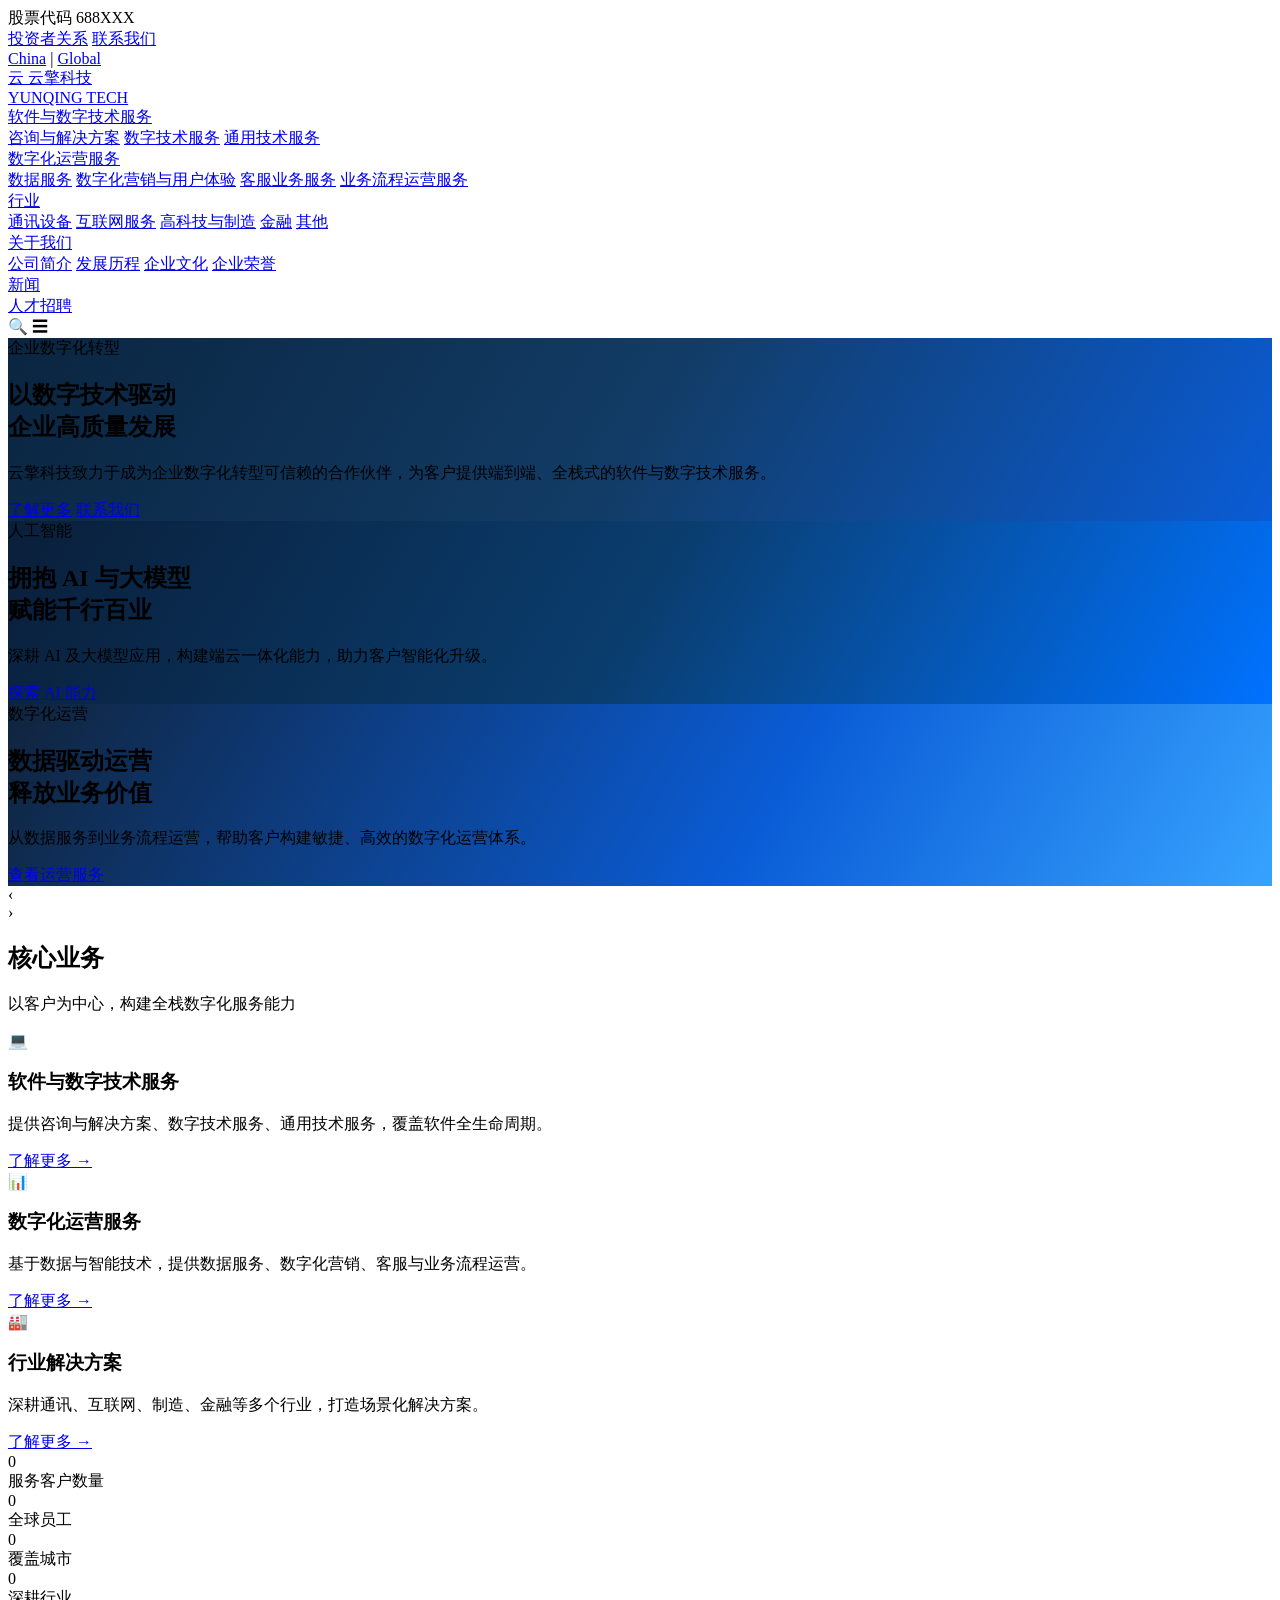
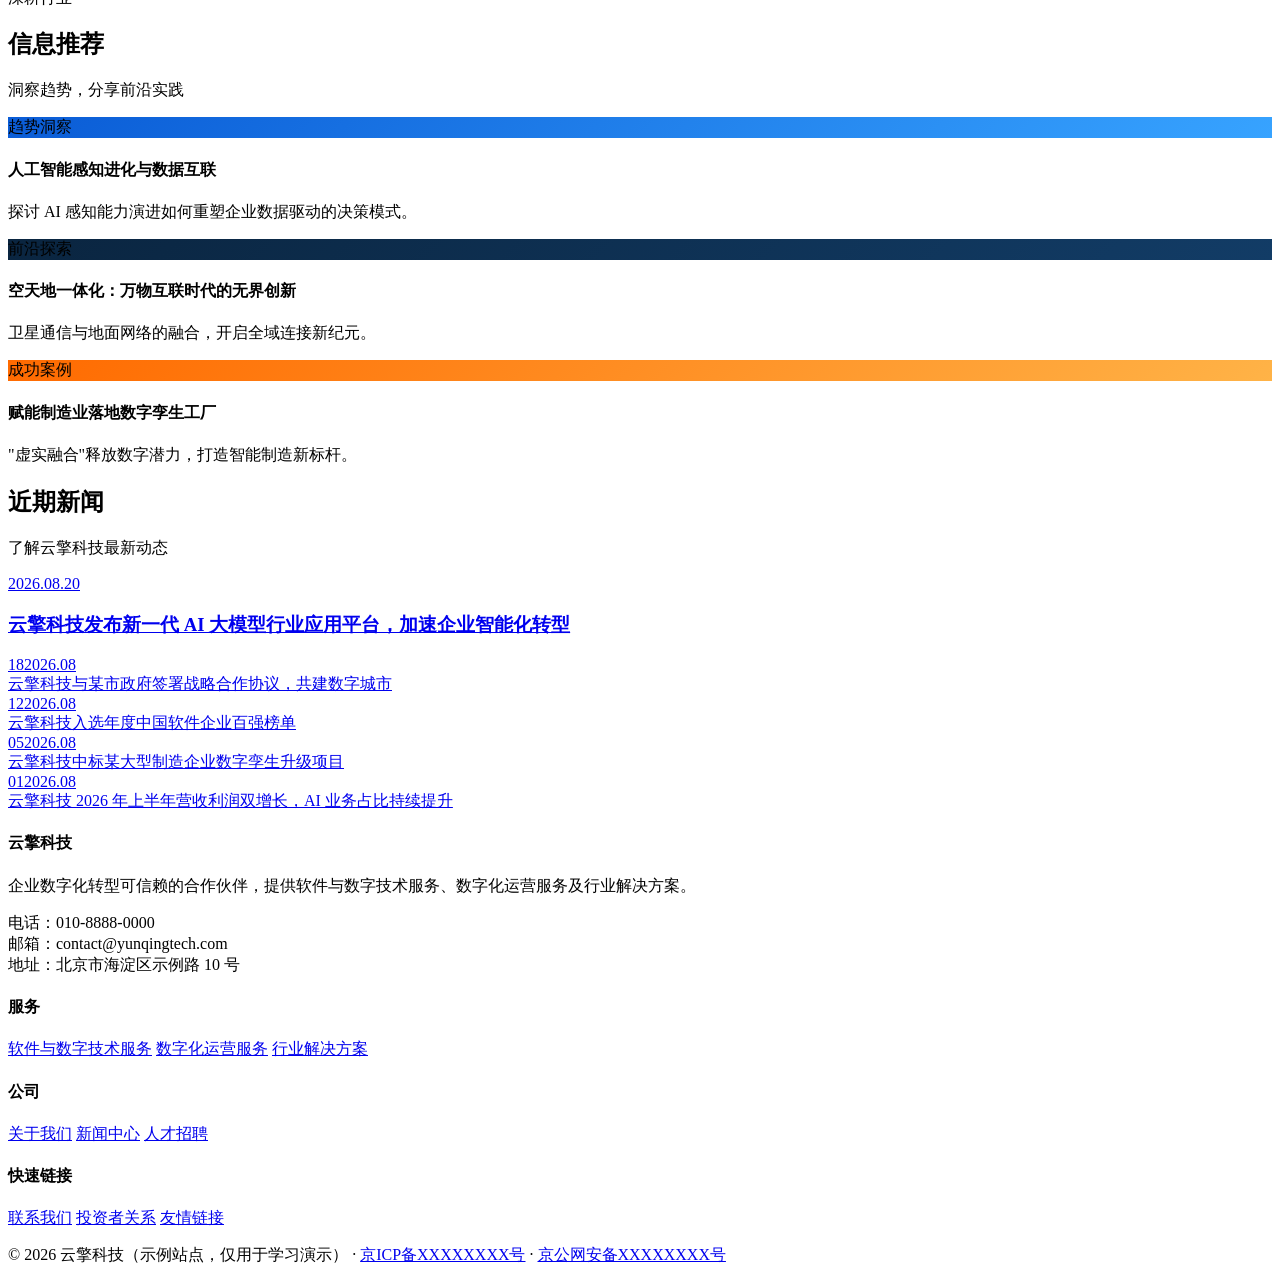
==== index.html @ 8cd2206e "add index.html" ====
<!DOCTYPE html>
<html lang="zh-CN">
<head>
  <meta charset="UTF-8">
  <meta name="viewport" content="width=device-width, initial-scale=1.0">
  <title>云擎科技 - 企业数字化转型可信赖合作伙伴</title>
  <meta name="description" content="云擎科技，企业数字化转型可信赖合作伙伴，提供软件与数字技术服务、数字化运营服务与行业解决方案。">
  <link rel="stylesheet" href="css/style.css">
</head>
<body>

  <!-- 顶部栏 -->
  <div class="topbar">
    <div class="container">
      <div class="topbar-left">
        <span class="stock">股票代码 688XXX</span>
      </div>
      <div class="topbar-right">
        <div class="top-links">
          <a href="#">投资者关系</a>
          <a href="contact.html">联系我们</a>
        </div>
        <div class="lang">
          <a href="#" class="active">China</a>
          <span>|</span>
          <a href="#">Global</a>
        </div>
      </div>
    </div>
  </div>

  <!-- 导航 -->
  <header class="header">
    <div class="container navbar">
      <a href="index.html" class="logo">
        <span class="logo-mark">云</span>
        <span>
          <span class="logo-cn">云擎科技</span><br>
          <span class="logo-en">YUNQING TECH</span>
        </span>
      </a>

      <nav class="nav-menu">
        <div class="nav-item">
          <a href="services.html">软件与数字技术服务</a>
          <div class="dropdown">
            <a href="services.html#consult">咨询与解决方案</a>
            <a href="services.html#digital">数字技术服务</a>
            <a href="services.html#general">通用技术服务</a>
          </div>
        </div>
        <div class="nav-item">
          <a href="operations.html">数字化运营服务</a>
          <div class="dropdown">
            <a href="operations.html#data">数据服务</a>
            <a href="operations.html#marketing">数字化营销与用户体验</a>
            <a href="operations.html#customer">客服业务服务</a>
            <a href="operations.html#bpo">业务流程运营服务</a>
          </div>
        </div>
        <div class="nav-item">
          <a href="industries.html">行业</a>
          <div class="dropdown">
            <a href="industries.html#communication">通讯设备</a>
            <a href="industries.html#internet">互联网服务</a>
            <a href="industries.html#manufacturing">高科技与制造</a>
            <a href="industries.html#finance">金融</a>
            <a href="industries.html#other">其他</a>
          </div>
        </div>
        <div class="nav-item">
          <a href="about.html">关于我们</a>
          <div class="dropdown">
            <a href="about.html#intro">公司简介</a>
            <a href="about.html#history">发展历程</a>
            <a href="about.html#culture">企业文化</a>
            <a href="about.html#honor">企业荣誉</a>
          </div>
        </div>
        <div class="nav-item"><a href="news.html">新闻</a></div>
        <div class="nav-item"><a href="career.html">人才招聘</a></div>
      </nav>

      <div class="nav-right">
        <span class="search-btn" onclick="openSearch()">🔍</span>
        <span class="nav-toggle">☰</span>
      </div>
    </div>
  </header>

  <!-- Hero 轮播 -->
  <section class="hero">
    <div class="hero-slide active" style="background-image: linear-gradient(120deg,#0a2540 0%,#123c66 50%,#0a5cd6 100%);">
      <div class="container">
        <div class="hero-content">
          <span class="hero-tag">企业数字化转型</span>
          <h1>以数字技术驱动<br>企业高质量发展</h1>
          <p>云擎科技致力于成为企业数字化转型可信赖的合作伙伴，为客户提供端到端、全栈式的软件与数字技术服务。</p>
          <a href="services.html" class="btn btn-primary">了解更多</a>
          <a href="contact.html" class="btn btn-outline">联系我们</a>
        </div>
      </div>
    </div>
    <div class="hero-slide" style="background-image: linear-gradient(120deg,#0a1f3a 0%,#0a3d6e 50%,#0072ff 100%);">
      <div class="container">
        <div class="hero-content">
          <span class="hero-tag">人工智能</span>
          <h1>拥抱 AI 与大模型<br>赋能千行百业</h1>
          <p>深耕 AI 及大模型应用，构建端云一体化能力，助力客户智能化升级。</p>
          <a href="services.html#digital" class="btn btn-primary">探索 AI 能力</a>
        </div>
      </div>
    </div>
    <div class="hero-slide" style="background-image: linear-gradient(120deg,#10243c 0%,#0a5cd6 60%,#37a3ff 100%);">
      <div class="container">
        <div class="hero-content">
          <span class="hero-tag">数字化运营</span>
          <h1>数据驱动运营<br>释放业务价值</h1>
          <p>从数据服务到业务流程运营，帮助客户构建敏捷、高效的数字化运营体系。</p>
          <a href="operations.html" class="btn btn-primary">查看运营服务</a>
        </div>
      </div>
    </div>

    <div class="hero-arrow prev">‹</div>
    <div class="hero-arrow next">›</div>
    <div class="hero-dots">
      <span class="active"></span>
      <span></span>
      <span></span>
    </div>
  </section>

  <!-- 核心业务 -->
  <section class="section">
    <div class="container">
      <div class="section-head">
        <h2>核心业务</h2>
        <p class="subtitle">以客户为中心，构建全栈数字化服务能力</p>
        <div class="line"></div>
      </div>
      <div class="services-grid">
        <div class="service-card">
          <div class="icon">💻</div>
          <h3>软件与数字技术服务</h3>
          <p>提供咨询与解决方案、数字技术服务、通用技术服务，覆盖软件全生命周期。</p>
          <a href="services.html" class="more">了解更多 →</a>
        </div>
        <div class="service-card">
          <div class="icon">📊</div>
          <h3>数字化运营服务</h3>
          <p>基于数据与智能技术，提供数据服务、数字化营销、客服与业务流程运营。</p>
          <a href="operations.html" class="more">了解更多 →</a>
        </div>
        <div class="service-card">
          <div class="icon">🏭</div>
          <h3>行业解决方案</h3>
          <p>深耕通讯、互联网、制造、金融等多个行业，打造场景化解决方案。</p>
          <a href="industries.html" class="more">了解更多 →</a>
        </div>
      </div>
    </div>
  </section>

  <!-- 数据统计 -->
  <section class="stats">
    <div class="container">
      <div class="stats-grid">
        <div class="stat-item">
          <div class="num" data-count="1000" data-suffix="+">0</div>
          <div class="label">服务客户数量</div>
        </div>
        <div class="stat-item">
          <div class="num" data-count="90000" data-suffix="+">0</div>
          <div class="label">全球员工</div>
        </div>
        <div class="stat-item">
          <div class="num" data-count="30" data-suffix="+">0</div>
          <div class="label">覆盖城市</div>
        </div>
        <div class="stat-item">
          <div class="num" data-count="20" data-suffix="年">0</div>
          <div class="label">深耕行业</div>
        </div>
      </div>
    </div>
  </section>

  <!-- 信息推荐 -->
  <section class="section">
    <div class="container">
      <div class="section-head">
        <h2>信息推荐</h2>
        <p class="subtitle">洞察趋势，分享前沿实践</p>
        <div class="line"></div>
      </div>
      <div class="info-grid">
        <div class="info-card">
          <div class="thumb" style="background-image: linear-gradient(135deg,#0a5cd6,#37a3ff);">
            <span class="tag">趋势洞察</span>
          </div>
          <div class="body">
            <h4>人工智能感知进化与数据互联</h4>
            <p>探讨 AI 感知能力演进如何重塑企业数据驱动的决策模式。</p>
          </div>
        </div>
        <div class="info-card">
          <div class="thumb" style="background-image: linear-gradient(135deg,#0a2540,#123c66);">
            <span class="tag">前沿探索</span>
          </div>
          <div class="body">
            <h4>空天地一体化：万物互联时代的无界创新</h4>
            <p>卫星通信与地面网络的融合，开启全域连接新纪元。</p>
          </div>
        </div>
        <div class="info-card">
          <div class="thumb" style="background-image: linear-gradient(135deg,#ff6a00,#ffb347);">
            <span class="tag">成功案例</span>
          </div>
          <div class="body">
            <h4>赋能制造业落地数字孪生工厂</h4>
            <p>"虚实融合"释放数字潜力，打造智能制造新标杆。</p>
          </div>
        </div>
      </div>
    </div>
  </section>

  <!-- 近期新闻 -->
  <section class="section" style="background: var(--bg-light);">
    <div class="container">
      <div class="section-head">
        <h2>近期新闻</h2>
        <p class="subtitle">了解云擎科技最新动态</p>
        <div class="line"></div>
      </div>
      <div class="news-wrap">
        <a href="news.html" class="news-featured" style="background-image: linear-gradient(135deg,#0a2540,#0a5cd6);">
          <div class="overlay"></div>
          <div class="content">
            <div class="date">2026.08.20</div>
            <h3>云擎科技发布新一代 AI 大模型行业应用平台，加速企业智能化转型</h3>
          </div>
        </a>
        <div class="news-list">
          <a href="news.html" class="news-item">
            <div class="date-box"><span class="d">18</span><span class="m">2026.08</span></div>
            <span class="title">云擎科技与某市政府签署战略合作协议，共建数字城市</span>
          </a>
          <a href="news.html" class="news-item">
            <div class="date-box"><span class="d">12</span><span class="m">2026.08</span></div>
            <span class="title">云擎科技入选年度中国软件企业百强榜单</span>
          </a>
          <a href="news.html" class="news-item">
            <div class="date-box"><span class="d">05</span><span class="m">2026.08</span></div>
            <span class="title">云擎科技中标某大型制造企业数字孪生升级项目</span>
          </a>
          <a href="news.html" class="news-item">
            <div class="date-box"><span class="d">01</span><span class="m">2026.08</span></div>
            <span class="title">云擎科技 2026 年上半年营收利润双增长，AI 业务占比持续提升</span>
          </a>
        </div>
      </div>
    </div>
  </section>

  <!-- 页脚 -->
  <footer class="footer">
    <div class="container">
      <div class="footer-top">
        <div class="footer-about">
          <h4>云擎科技</h4>
          <p>企业数字化转型可信赖的合作伙伴，提供软件与数字技术服务、数字化运营服务及行业解决方案。</p>
          <div class="contact-line">电话：010-8888-0000</div>
          <div class="contact-line">邮箱：contact@yunqingtech.com</div>
          <div class="contact-line">地址：北京市海淀区示例路 10 号</div>
        </div>
        <div class="footer-col">
          <h4>服务</h4>
          <a href="services.html">软件与数字技术服务</a>
          <a href="operations.html">数字化运营服务</a>
          <a href="industries.html">行业解决方案</a>
        </div>
        <div class="footer-col">
          <h4>公司</h4>
          <a href="about.html">关于我们</a>
          <a href="news.html">新闻中心</a>
          <a href="career.html">人才招聘</a>
        </div>
        <div class="footer-col">
          <h4>快速链接</h4>
          <a href="contact.html">联系我们</a>
          <a href="#">投资者关系</a>
          <a href="#">友情链接</a>
        </div>
      </div>
      <div class="footer-bottom">
        <p>© 2026 云擎科技（示例站点，仅用于学习演示） · <a href="#">京ICP备XXXXXXXX号</a> · <a href="#">京公网安备XXXXXXXX号</a></p>
      </div>
    </div>
  </footer>

  <script src="js/main.js"></script>
</body>
</html>
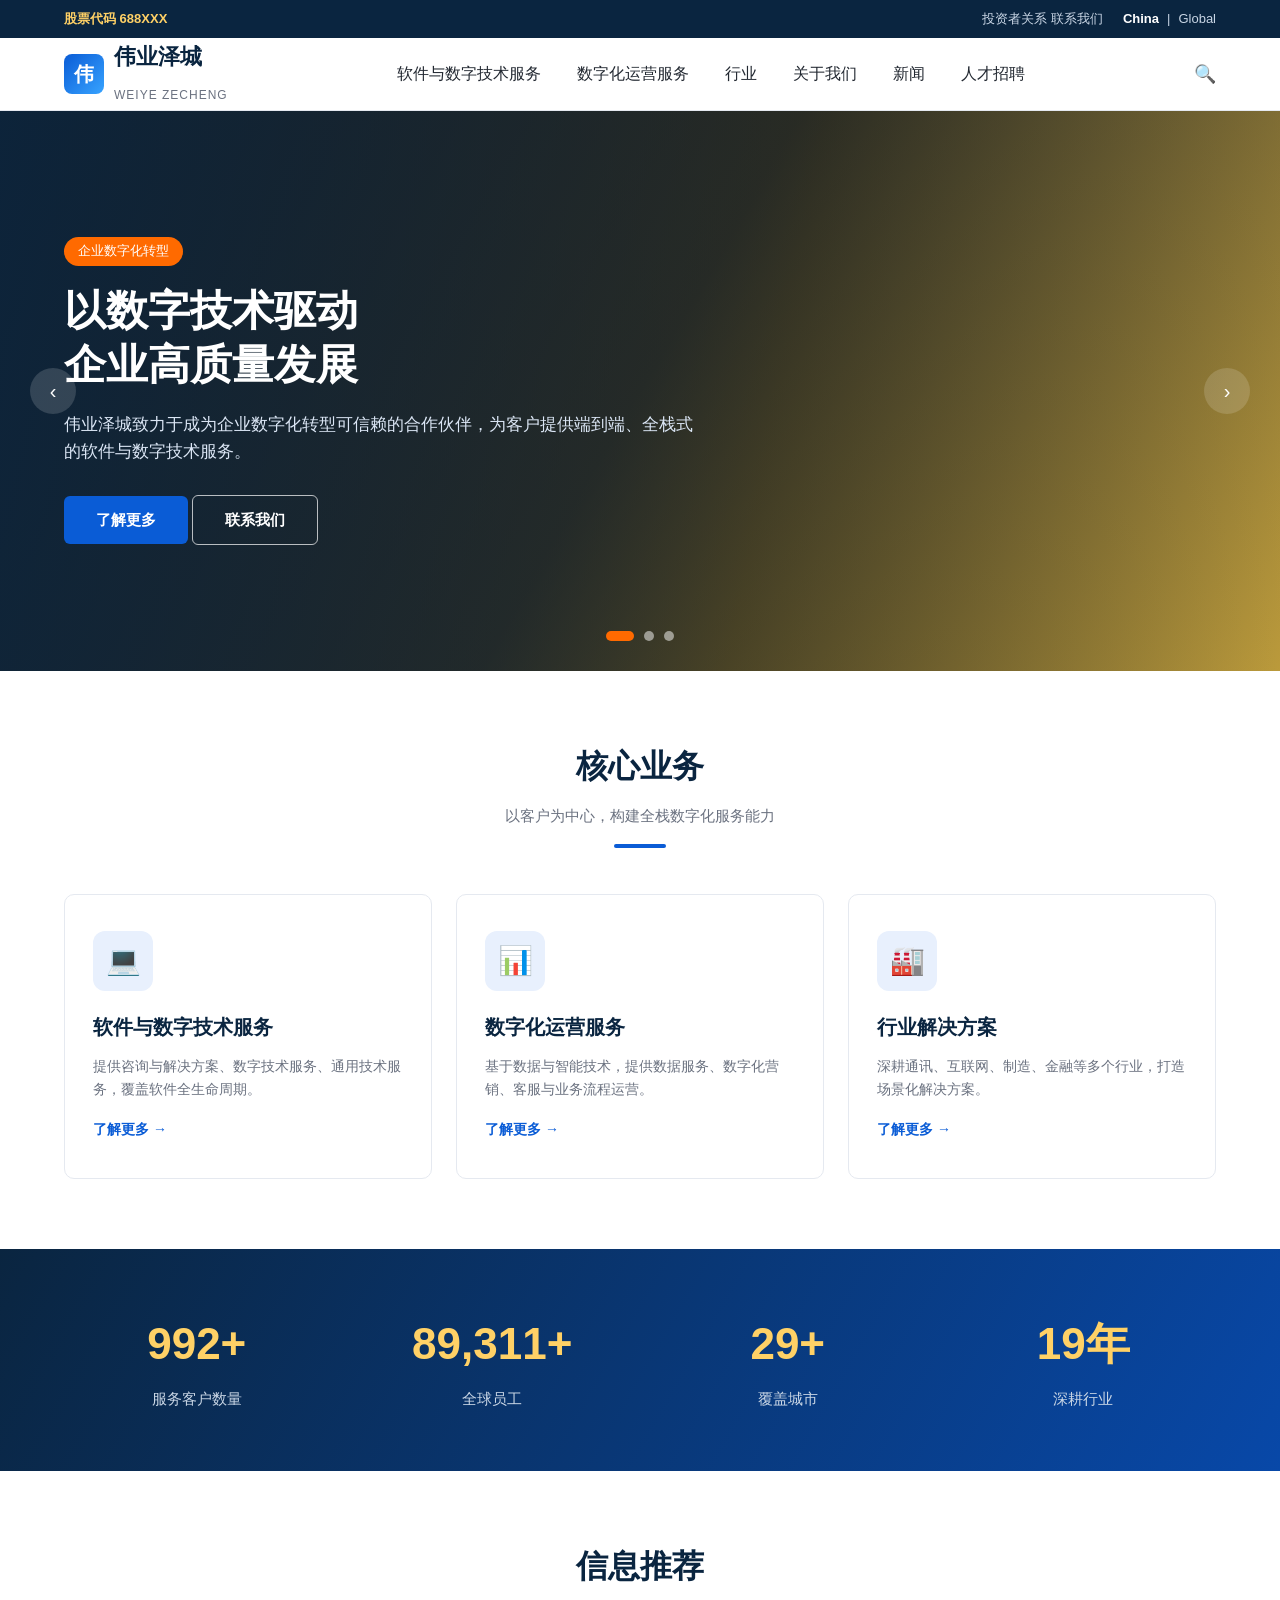
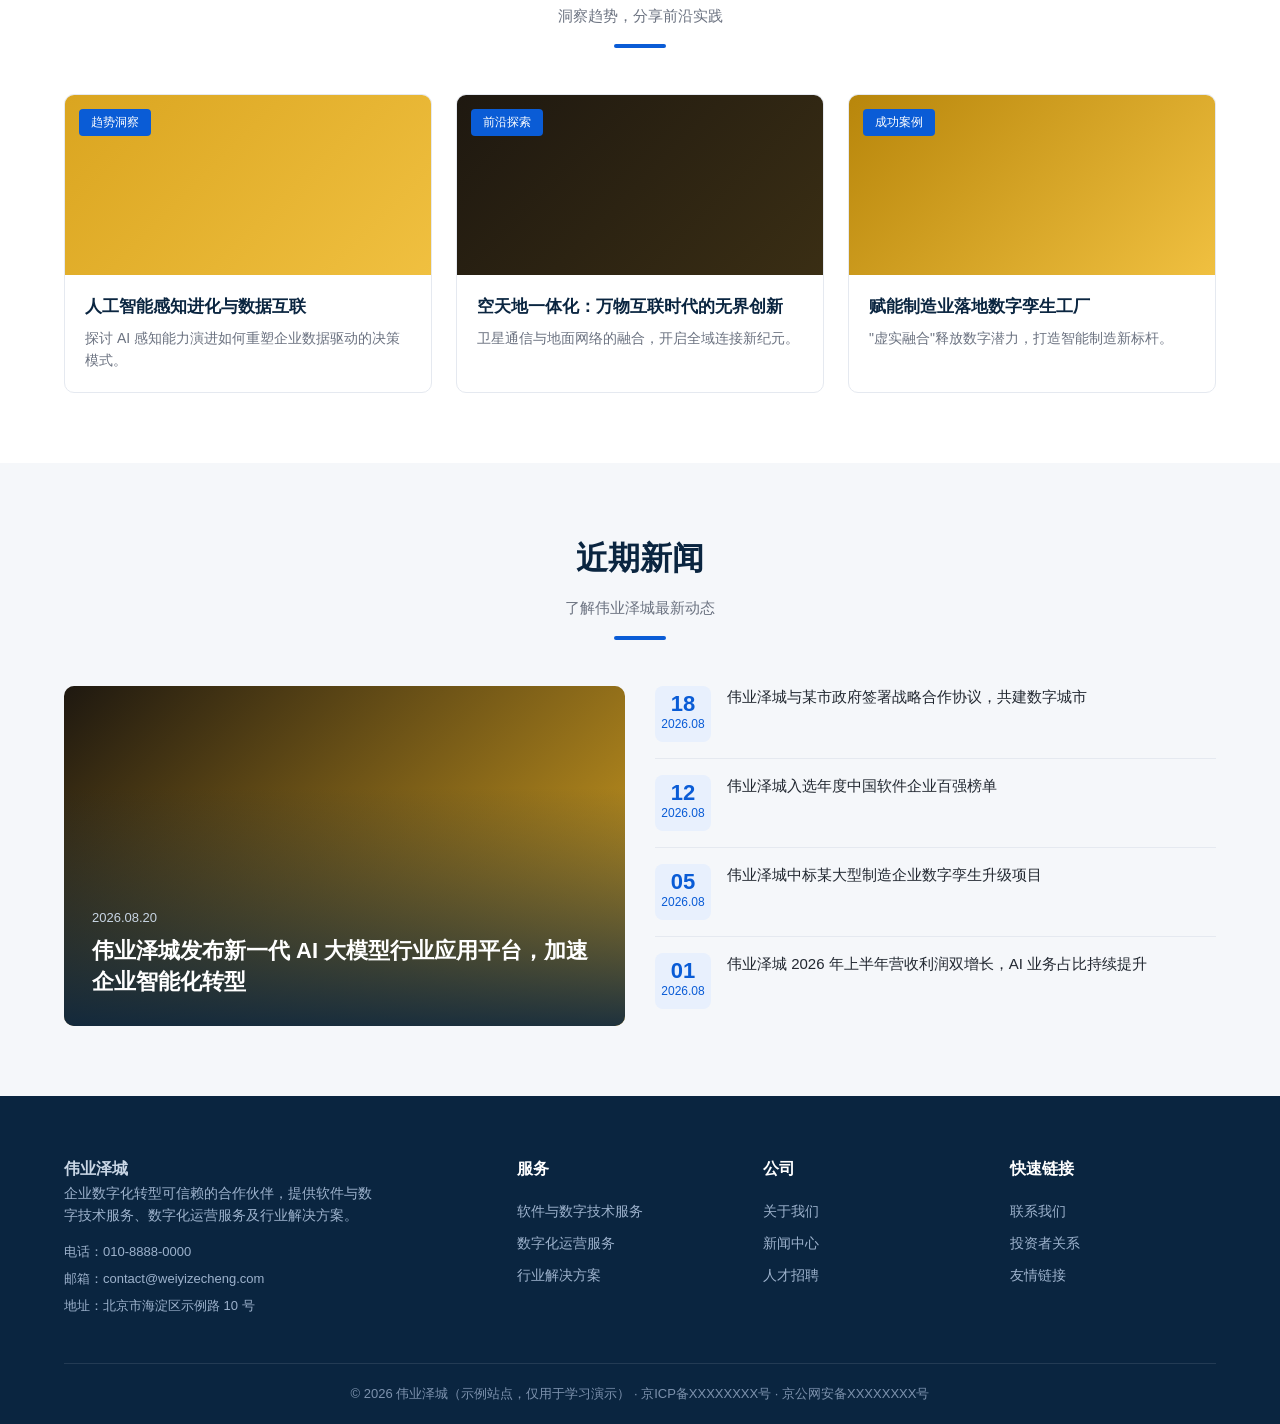
==== commit 91bcaffa: "update index.html: 伟业泽城 金色主题" ====
--- a/index.html
+++ b/index.html
@@ -1,305 +1,308 @@
-<!DOCTYPE html>
-<html lang="zh-CN">
-<head>
-  <meta charset="UTF-8">
-  <meta name="viewport" content="width=device-width, initial-scale=1.0">
-  <title>云擎科技 - 企业数字化转型可信赖合作伙伴</title>
-  <meta name="description" content="云擎科技，企业数字化转型可信赖合作伙伴，提供软件与数字技术服务、数字化运营服务与行业解决方案。">
-  <link rel="stylesheet" href="css/style.css">
-</head>
-<body>
-
-  <!-- 顶部栏 -->
-  <div class="topbar">
-    <div class="container">
-      <div class="topbar-left">
-        <span class="stock">股票代码 688XXX</span>
-      </div>
-      <div class="topbar-right">
-        <div class="top-links">
-          <a href="#">投资者关系</a>
-          <a href="contact.html">联系我们</a>
-        </div>
-        <div class="lang">
-          <a href="#" class="active">China</a>
-          <span>|</span>
-          <a href="#">Global</a>
-        </div>
-      </div>
-    </div>
-  </div>
-
-  <!-- 导航 -->
-  <header class="header">
-    <div class="container navbar">
-      <a href="index.html" class="logo">
-        <span class="logo-mark">云</span>
-        <span>
-          <span class="logo-cn">云擎科技</span><br>
-          <span class="logo-en">YUNQING TECH</span>
-        </span>
-      </a>
-
-      <nav class="nav-menu">
-        <div class="nav-item">
-          <a href="services.html">软件与数字技术服务</a>
-          <div class="dropdown">
-            <a href="services.html#consult">咨询与解决方案</a>
-            <a href="services.html#digital">数字技术服务</a>
-            <a href="services.html#general">通用技术服务</a>
-          </div>
-        </div>
-        <div class="nav-item">
-          <a href="operations.html">数字化运营服务</a>
-          <div class="dropdown">
-            <a href="operations.html#data">数据服务</a>
-            <a href="operations.html#marketing">数字化营销与用户体验</a>
-            <a href="operations.html#customer">客服业务服务</a>
-            <a href="operations.html#bpo">业务流程运营服务</a>
-          </div>
-        </div>
-        <div class="nav-item">
-          <a href="industries.html">行业</a>
-          <div class="dropdown">
-            <a href="industries.html#communication">通讯设备</a>
-            <a href="industries.html#internet">互联网服务</a>
-            <a href="industries.html#manufacturing">高科技与制造</a>
-            <a href="industries.html#finance">金融</a>
-            <a href="industries.html#other">其他</a>
-          </div>
-        </div>
-        <div class="nav-item">
-          <a href="about.html">关于我们</a>
-          <div class="dropdown">
-            <a href="about.html#intro">公司简介</a>
-            <a href="about.html#history">发展历程</a>
-            <a href="about.html#culture">企业文化</a>
-            <a href="about.html#honor">企业荣誉</a>
-          </div>
-        </div>
-        <div class="nav-item"><a href="news.html">新闻</a></div>
-        <div class="nav-item"><a href="career.html">人才招聘</a></div>
-      </nav>
-
-      <div class="nav-right">
-        <span class="search-btn" onclick="openSearch()">🔍</span>
-        <span class="nav-toggle">☰</span>
-      </div>
-    </div>
-  </header>
-
-  <!-- Hero 轮播 -->
-  <section class="hero">
-    <div class="hero-slide active" style="background-image: linear-gradient(120deg,#0a2540 0%,#123c66 50%,#0a5cd6 100%);">
-      <div class="container">
-        <div class="hero-content">
-          <span class="hero-tag">企业数字化转型</span>
-          <h1>以数字技术驱动<br>企业高质量发展</h1>
-          <p>云擎科技致力于成为企业数字化转型可信赖的合作伙伴，为客户提供端到端、全栈式的软件与数字技术服务。</p>
-          <a href="services.html" class="btn btn-primary">了解更多</a>
-          <a href="contact.html" class="btn btn-outline">联系我们</a>
-        </div>
-      </div>
-    </div>
-    <div class="hero-slide" style="background-image: linear-gradient(120deg,#0a1f3a 0%,#0a3d6e 50%,#0072ff 100%);">
-      <div class="container">
-        <div class="hero-content">
-          <span class="hero-tag">人工智能</span>
-          <h1>拥抱 AI 与大模型<br>赋能千行百业</h1>
-          <p>深耕 AI 及大模型应用，构建端云一体化能力，助力客户智能化升级。</p>
-          <a href="services.html#digital" class="btn btn-primary">探索 AI 能力</a>
-        </div>
-      </div>
-    </div>
-    <div class="hero-slide" style="background-image: linear-gradient(120deg,#10243c 0%,#0a5cd6 60%,#37a3ff 100%);">
-      <div class="container">
-        <div class="hero-content">
-          <span class="hero-tag">数字化运营</span>
-          <h1>数据驱动运营<br>释放业务价值</h1>
-          <p>从数据服务到业务流程运营，帮助客户构建敏捷、高效的数字化运营体系。</p>
-          <a href="operations.html" class="btn btn-primary">查看运营服务</a>
-        </div>
-      </div>
-    </div>
-
-    <div class="hero-arrow prev">‹</div>
-    <div class="hero-arrow next">›</div>
-    <div class="hero-dots">
-      <span class="active"></span>
-      <span></span>
-      <span></span>
-    </div>
-  </section>
-
-  <!-- 核心业务 -->
-  <section class="section">
-    <div class="container">
-      <div class="section-head">
-        <h2>核心业务</h2>
-        <p class="subtitle">以客户为中心，构建全栈数字化服务能力</p>
-        <div class="line"></div>
-      </div>
-      <div class="services-grid">
-        <div class="service-card">
-          <div class="icon">💻</div>
-          <h3>软件与数字技术服务</h3>
-          <p>提供咨询与解决方案、数字技术服务、通用技术服务，覆盖软件全生命周期。</p>
-          <a href="services.html" class="more">了解更多 →</a>
-        </div>
-        <div class="service-card">
-          <div class="icon">📊</div>
-          <h3>数字化运营服务</h3>
-          <p>基于数据与智能技术，提供数据服务、数字化营销、客服与业务流程运营。</p>
-          <a href="operations.html" class="more">了解更多 →</a>
-        </div>
-        <div class="service-card">
-          <div class="icon">🏭</div>
-          <h3>行业解决方案</h3>
-          <p>深耕通讯、互联网、制造、金融等多个行业，打造场景化解决方案。</p>
-          <a href="industries.html" class="more">了解更多 →</a>
-        </div>
-      </div>
-    </div>
-  </section>
-
-  <!-- 数据统计 -->
-  <section class="stats">
-    <div class="container">
-      <div class="stats-grid">
-        <div class="stat-item">
-          <div class="num" data-count="1000" data-suffix="+">0</div>
-          <div class="label">服务客户数量</div>
-        </div>
-        <div class="stat-item">
-          <div class="num" data-count="90000" data-suffix="+">0</div>
-          <div class="label">全球员工</div>
-        </div>
-        <div class="stat-item">
-          <div class="num" data-count="30" data-suffix="+">0</div>
-          <div class="label">覆盖城市</div>
-        </div>
-        <div class="stat-item">
-          <div class="num" data-count="20" data-suffix="年">0</div>
-          <div class="label">深耕行业</div>
-        </div>
-      </div>
-    </div>
-  </section>
-
-  <!-- 信息推荐 -->
-  <section class="section">
-    <div class="container">
-      <div class="section-head">
-        <h2>信息推荐</h2>
-        <p class="subtitle">洞察趋势，分享前沿实践</p>
-        <div class="line"></div>
-      </div>
-      <div class="info-grid">
-        <div class="info-card">
-          <div class="thumb" style="background-image: linear-gradient(135deg,#0a5cd6,#37a3ff);">
-            <span class="tag">趋势洞察</span>
-          </div>
-          <div class="body">
-            <h4>人工智能感知进化与数据互联</h4>
-            <p>探讨 AI 感知能力演进如何重塑企业数据驱动的决策模式。</p>
-          </div>
-        </div>
-        <div class="info-card">
-          <div class="thumb" style="background-image: linear-gradient(135deg,#0a2540,#123c66);">
-            <span class="tag">前沿探索</span>
-          </div>
-          <div class="body">
-            <h4>空天地一体化：万物互联时代的无界创新</h4>
-            <p>卫星通信与地面网络的融合，开启全域连接新纪元。</p>
-          </div>
-        </div>
-        <div class="info-card">
-          <div class="thumb" style="background-image: linear-gradient(135deg,#ff6a00,#ffb347);">
-            <span class="tag">成功案例</span>
-          </div>
-          <div class="body">
-            <h4>赋能制造业落地数字孪生工厂</h4>
-            <p>"虚实融合"释放数字潜力，打造智能制造新标杆。</p>
-          </div>
-        </div>
-      </div>
-    </div>
-  </section>
-
-  <!-- 近期新闻 -->
-  <section class="section" style="background: var(--bg-light);">
-    <div class="container">
-      <div class="section-head">
-        <h2>近期新闻</h2>
-        <p class="subtitle">了解云擎科技最新动态</p>
-        <div class="line"></div>
-      </div>
-      <div class="news-wrap">
-        <a href="news.html" class="news-featured" style="background-image: linear-gradient(135deg,#0a2540,#0a5cd6);">
-          <div class="overlay"></div>
-          <div class="content">
-            <div class="date">2026.08.20</div>
-            <h3>云擎科技发布新一代 AI 大模型行业应用平台，加速企业智能化转型</h3>
-          </div>
-        </a>
-        <div class="news-list">
-          <a href="news.html" class="news-item">
-            <div class="date-box"><span class="d">18</span><span class="m">2026.08</span></div>
-            <span class="title">云擎科技与某市政府签署战略合作协议，共建数字城市</span>
-          </a>
-          <a href="news.html" class="news-item">
-            <div class="date-box"><span class="d">12</span><span class="m">2026.08</span></div>
-            <span class="title">云擎科技入选年度中国软件企业百强榜单</span>
-          </a>
-          <a href="news.html" class="news-item">
-            <div class="date-box"><span class="d">05</span><span class="m">2026.08</span></div>
-            <span class="title">云擎科技中标某大型制造企业数字孪生升级项目</span>
-          </a>
-          <a href="news.html" class="news-item">
-            <div class="date-box"><span class="d">01</span><span class="m">2026.08</span></div>
-            <span class="title">云擎科技 2026 年上半年营收利润双增长，AI 业务占比持续提升</span>
-          </a>
-        </div>
-      </div>
-    </div>
-  </section>
-
-  <!-- 页脚 -->
-  <footer class="footer">
-    <div class="container">
-      <div class="footer-top">
-        <div class="footer-about">
-          <h4>云擎科技</h4>
-          <p>企业数字化转型可信赖的合作伙伴，提供软件与数字技术服务、数字化运营服务及行业解决方案。</p>
-          <div class="contact-line">电话：010-8888-0000</div>
-          <div class="contact-line">邮箱：contact@yunqingtech.com</div>
-          <div class="contact-line">地址：北京市海淀区示例路 10 号</div>
-        </div>
-        <div class="footer-col">
-          <h4>服务</h4>
-          <a href="services.html">软件与数字技术服务</a>
-          <a href="operations.html">数字化运营服务</a>
-          <a href="industries.html">行业解决方案</a>
-        </div>
-        <div class="footer-col">
-          <h4>公司</h4>
-          <a href="about.html">关于我们</a>
-          <a href="news.html">新闻中心</a>
-          <a href="career.html">人才招聘</a>
-        </div>
-        <div class="footer-col">
-          <h4>快速链接</h4>
-          <a href="contact.html">联系我们</a>
-          <a href="#">投资者关系</a>
-          <a href="#">友情链接</a>
-        </div>
-      </div>
-      <div class="footer-bottom">
-        <p>© 2026 云擎科技（示例站点，仅用于学习演示） · <a href="#">京ICP备XXXXXXXX号</a> · <a href="#">京公网安备XXXXXXXX号</a></p>
-      </div>
-    </div>
-  </footer>
-
-  <script src="js/main.js"></script>
-</body>
-</html>
+<!-- ============================================================
+    文件说明：伟业泽城企业官网首页：包含顶部栏、导航、轮播图、核心业务、数据统计、信息推荐、近期新闻与页脚。
+    ============================================================ -->
+<!DOCTYPE html>
+<html lang="zh-CN">
+<head>
+  <meta charset="UTF-8">
+  <meta name="viewport" content="width=device-width, initial-scale=1.0">
+  <title>伟业泽城 - 企业数字化转型可信赖合作伙伴</title>
+  <meta name="description" content="伟业泽城，企业数字化转型可信赖合作伙伴，提供软件与数字技术服务、数字化运营服务与行业解决方案。">
+  <link rel="stylesheet" href="css/style.css">
+</head>
+<body>
+
+  <!-- 顶部栏 -->
+  <div class="topbar">
+    <div class="container">
+      <div class="topbar-left">
+        <span class="stock">股票代码 688XXX</span>
+      </div>
+      <div class="topbar-right">
+        <div class="top-links">
+          <a href="#">投资者关系</a>
+          <a href="contact.html">联系我们</a>
+        </div>
+        <div class="lang">
+          <a href="#" class="active">China</a>
+          <span>|</span>
+          <a href="#">Global</a>
+        </div>
+      </div>
+    </div>
+  </div>
+
+  <!-- 导航 -->
+  <header class="header">
+    <div class="container navbar">
+      <a href="index.html" class="logo">
+        <span class="logo-mark">伟</span>
+        <span>
+          <span class="logo-cn">伟业泽城</span><br>
+          <span class="logo-en">WEIYE ZECHENG</span>
+        </span>
+      </a>
+
+      <nav class="nav-menu">
+        <div class="nav-item">
+          <a href="services.html">软件与数字技术服务</a>
+          <div class="dropdown">
+            <a href="services.html#consult">咨询与解决方案</a>
+            <a href="services.html#digital">数字技术服务</a>
+            <a href="services.html#general">通用技术服务</a>
+          </div>
+        </div>
+        <div class="nav-item">
+          <a href="operations.html">数字化运营服务</a>
+          <div class="dropdown">
+            <a href="operations.html#data">数据服务</a>
+            <a href="operations.html#marketing">数字化营销与用户体验</a>
+            <a href="operations.html#customer">客服业务服务</a>
+            <a href="operations.html#bpo">业务流程运营服务</a>
+          </div>
+        </div>
+        <div class="nav-item">
+          <a href="industries.html">行业</a>
+          <div class="dropdown">
+            <a href="industries.html#communication">通讯设备</a>
+            <a href="industries.html#internet">互联网服务</a>
+            <a href="industries.html#manufacturing">高科技与制造</a>
+            <a href="industries.html#finance">金融</a>
+            <a href="industries.html#other">其他</a>
+          </div>
+        </div>
+        <div class="nav-item">
+          <a href="about.html">关于我们</a>
+          <div class="dropdown">
+            <a href="about.html#intro">公司简介</a>
+            <a href="about.html#history">发展历程</a>
+            <a href="about.html#culture">企业文化</a>
+            <a href="about.html#honor">企业荣誉</a>
+          </div>
+        </div>
+        <div class="nav-item"><a href="news.html">新闻</a></div>
+        <div class="nav-item"><a href="career.html">人才招聘</a></div>
+      </nav>
+
+      <div class="nav-right">
+        <span class="search-btn" onclick="openSearch()">🔍</span>
+        <span class="nav-toggle">☰</span>
+      </div>
+    </div>
+  </header>
+
+  <!-- Hero 轮播 -->
+  <section class="hero">
+    <div class="hero-slide active" style="background-image: linear-gradient(120deg,#1E1810 0%,#3A2E14 50%,#DAA520 100%);">
+      <div class="container">
+        <div class="hero-content">
+          <span class="hero-tag">企业数字化转型</span>
+          <h1>以数字技术驱动<br>企业高质量发展</h1>
+          <p>伟业泽城致力于成为企业数字化转型可信赖的合作伙伴，为客户提供端到端、全栈式的软件与数字技术服务。</p>
+          <a href="services.html" class="btn btn-primary">了解更多</a>
+          <a href="contact.html" class="btn btn-outline">联系我们</a>
+        </div>
+      </div>
+    </div>
+    <div class="hero-slide" style="background-image: linear-gradient(120deg,#2A2110 0%,#4A3A14 50%,#C07C00 100%);">
+      <div class="container">
+        <div class="hero-content">
+          <span class="hero-tag">人工智能</span>
+          <h1>拥抱 AI 与大模型<br>赋能千行百业</h1>
+          <p>深耕 AI 及大模型应用，构建端云一体化能力，助力客户智能化升级。</p>
+          <a href="services.html#digital" class="btn btn-primary">探索 AI 能力</a>
+        </div>
+      </div>
+    </div>
+    <div class="hero-slide" style="background-image: linear-gradient(120deg,#241C10 0%,#DAA520 60%,#F0C040 100%);">
+      <div class="container">
+        <div class="hero-content">
+          <span class="hero-tag">数字化运营</span>
+          <h1>数据驱动运营<br>释放业务价值</h1>
+          <p>从数据服务到业务流程运营，帮助客户构建敏捷、高效的数字化运营体系。</p>
+          <a href="operations.html" class="btn btn-primary">查看运营服务</a>
+        </div>
+      </div>
+    </div>
+
+    <div class="hero-arrow prev">‹</div>
+    <div class="hero-arrow next">›</div>
+    <div class="hero-dots">
+      <span class="active"></span>
+      <span></span>
+      <span></span>
+    </div>
+  </section>
+
+  <!-- 核心业务 -->
+  <section class="section">
+    <div class="container">
+      <div class="section-head">
+        <h2>核心业务</h2>
+        <p class="subtitle">以客户为中心，构建全栈数字化服务能力</p>
+        <div class="line"></div>
+      </div>
+      <div class="services-grid">
+        <div class="service-card">
+          <div class="icon">💻</div>
+          <h3>软件与数字技术服务</h3>
+          <p>提供咨询与解决方案、数字技术服务、通用技术服务，覆盖软件全生命周期。</p>
+          <a href="services.html" class="more">了解更多 →</a>
+        </div>
+        <div class="service-card">
+          <div class="icon">📊</div>
+          <h3>数字化运营服务</h3>
+          <p>基于数据与智能技术，提供数据服务、数字化营销、客服与业务流程运营。</p>
+          <a href="operations.html" class="more">了解更多 →</a>
+        </div>
+        <div class="service-card">
+          <div class="icon">🏭</div>
+          <h3>行业解决方案</h3>
+          <p>深耕通讯、互联网、制造、金融等多个行业，打造场景化解决方案。</p>
+          <a href="industries.html" class="more">了解更多 →</a>
+        </div>
+      </div>
+    </div>
+  </section>
+
+  <!-- 数据统计 -->
+  <section class="stats">
+    <div class="container">
+      <div class="stats-grid">
+        <div class="stat-item">
+          <div class="num" data-count="1000" data-suffix="+">0</div>
+          <div class="label">服务客户数量</div>
+        </div>
+        <div class="stat-item">
+          <div class="num" data-count="90000" data-suffix="+">0</div>
+          <div class="label">全球员工</div>
+        </div>
+        <div class="stat-item">
+          <div class="num" data-count="30" data-suffix="+">0</div>
+          <div class="label">覆盖城市</div>
+        </div>
+        <div class="stat-item">
+          <div class="num" data-count="20" data-suffix="年">0</div>
+          <div class="label">深耕行业</div>
+        </div>
+      </div>
+    </div>
+  </section>
+
+  <!-- 信息推荐 -->
+  <section class="section">
+    <div class="container">
+      <div class="section-head">
+        <h2>信息推荐</h2>
+        <p class="subtitle">洞察趋势，分享前沿实践</p>
+        <div class="line"></div>
+      </div>
+      <div class="info-grid">
+        <div class="info-card">
+          <div class="thumb" style="background-image: linear-gradient(135deg,#DAA520,#F0C040);">
+            <span class="tag">趋势洞察</span>
+          </div>
+          <div class="body">
+            <h4>人工智能感知进化与数据互联</h4>
+            <p>探讨 AI 感知能力演进如何重塑企业数据驱动的决策模式。</p>
+          </div>
+        </div>
+        <div class="info-card">
+          <div class="thumb" style="background-image: linear-gradient(135deg,#1E1810,#3A2E14);">
+            <span class="tag">前沿探索</span>
+          </div>
+          <div class="body">
+            <h4>空天地一体化：万物互联时代的无界创新</h4>
+            <p>卫星通信与地面网络的融合，开启全域连接新纪元。</p>
+          </div>
+        </div>
+        <div class="info-card">
+          <div class="thumb" style="background-image: linear-gradient(135deg,#B8860B,#F0C040);">
+            <span class="tag">成功案例</span>
+          </div>
+          <div class="body">
+            <h4>赋能制造业落地数字孪生工厂</h4>
+            <p>"虚实融合"释放数字潜力，打造智能制造新标杆。</p>
+          </div>
+        </div>
+      </div>
+    </div>
+  </section>
+
+  <!-- 近期新闻 -->
+  <section class="section" style="background: var(--bg-light);">
+    <div class="container">
+      <div class="section-head">
+        <h2>近期新闻</h2>
+        <p class="subtitle">了解伟业泽城最新动态</p>
+        <div class="line"></div>
+      </div>
+      <div class="news-wrap">
+        <a href="news.html" class="news-featured" style="background-image: linear-gradient(135deg,#1E1810,#DAA520);">
+          <div class="overlay"></div>
+          <div class="content">
+            <div class="date">2026.08.20</div>
+            <h3>伟业泽城发布新一代 AI 大模型行业应用平台，加速企业智能化转型</h3>
+          </div>
+        </a>
+        <div class="news-list">
+          <a href="news.html" class="news-item">
+            <div class="date-box"><span class="d">18</span><span class="m">2026.08</span></div>
+            <span class="title">伟业泽城与某市政府签署战略合作协议，共建数字城市</span>
+          </a>
+          <a href="news.html" class="news-item">
+            <div class="date-box"><span class="d">12</span><span class="m">2026.08</span></div>
+            <span class="title">伟业泽城入选年度中国软件企业百强榜单</span>
+          </a>
+          <a href="news.html" class="news-item">
+            <div class="date-box"><span class="d">05</span><span class="m">2026.08</span></div>
+            <span class="title">伟业泽城中标某大型制造企业数字孪生升级项目</span>
+          </a>
+          <a href="news.html" class="news-item">
+            <div class="date-box"><span class="d">01</span><span class="m">2026.08</span></div>
+            <span class="title">伟业泽城 2026 年上半年营收利润双增长，AI 业务占比持续提升</span>
+          </a>
+        </div>
+      </div>
+    </div>
+  </section>
+
+  <!-- 页脚 -->
+  <footer class="footer">
+    <div class="container">
+      <div class="footer-top">
+        <div class="footer-about">
+          <h4>伟业泽城</h4>
+          <p>企业数字化转型可信赖的合作伙伴，提供软件与数字技术服务、数字化运营服务及行业解决方案。</p>
+          <div class="contact-line">电话：010-8888-0000</div>
+          <div class="contact-line">邮箱：contact@weiyizecheng.com</div>
+          <div class="contact-line">地址：北京市海淀区示例路 10 号</div>
+        </div>
+        <div class="footer-col">
+          <h4>服务</h4>
+          <a href="services.html">软件与数字技术服务</a>
+          <a href="operations.html">数字化运营服务</a>
+          <a href="industries.html">行业解决方案</a>
+        </div>
+        <div class="footer-col">
+          <h4>公司</h4>
+          <a href="about.html">关于我们</a>
+          <a href="news.html">新闻中心</a>
+          <a href="career.html">人才招聘</a>
+        </div>
+        <div class="footer-col">
+          <h4>快速链接</h4>
+          <a href="contact.html">联系我们</a>
+          <a href="#">投资者关系</a>
+          <a href="#">友情链接</a>
+        </div>
+      </div>
+      <div class="footer-bottom">
+        <p>© 2026 伟业泽城（示例站点，仅用于学习演示） · <a href="#">京ICP备XXXXXXXX号</a> · <a href="#">京公网安备XXXXXXXX号</a></p>
+      </div>
+    </div>
+  </footer>
+
+  <script src="js/main.js"></script>
+</body>
+</html>
--- a/css/style.css
+++ b/css/style.css
@@ -0,0 +1,1027 @@
+/* ============================================================
+   云擎科技 - 企业官网样式
+   蓝色科技风 · 原创设计
+   ============================================================ */
+
+:root {
+  --primary: #0a5cd6;
+  --primary-dark: #0848a8;
+  --primary-light: #e8f0fd;
+  --navy: #0a2540;
+  --navy-light: #123c66;
+  --accent: #ff6a00;
+  --text: #222831;
+  --text-muted: #6b7280;
+  --bg-light: #f5f7fa;
+  --bg-white: #ffffff;
+  --border: #e5e9f0;
+  --shadow: 0 6px 24px rgba(10, 37, 64, 0.08);
+  --shadow-hover: 0 12px 32px rgba(10, 92, 214, 0.16);
+  --radius: 10px;
+  --max-width: 1200px;
+}
+
+* {
+  margin: 0;
+  padding: 0;
+  box-sizing: border-box;
+}
+
+html {
+  scroll-behavior: smooth;
+}
+
+body {
+  font-family: "PingFang SC", "Microsoft YaHei", "Hiragino Sans GB", "Helvetica Neue", Arial, sans-serif;
+  color: var(--text);
+  line-height: 1.6;
+  background: var(--bg-white);
+  -webkit-font-smoothing: antialiased;
+}
+
+a {
+  color: inherit;
+  text-decoration: none;
+  transition: color 0.2s ease;
+}
+
+img {
+  max-width: 100%;
+  display: block;
+}
+
+ul,
+ol {
+  list-style: none;
+}
+
+.container {
+  width: 100%;
+  max-width: var(--max-width);
+  margin: 0 auto;
+  padding: 0 24px;
+}
+
+/* ============ 顶部栏 ============ */
+.topbar {
+  background: var(--navy);
+  color: #c9d6e5;
+  font-size: 13px;
+}
+
+.topbar .container {
+  display: flex;
+  align-items: center;
+  justify-content: space-between;
+  height: 38px;
+}
+
+.topbar-left {
+  display: flex;
+  align-items: center;
+  gap: 16px;
+}
+
+.topbar-left .stock {
+  color: #ffd166;
+  font-weight: 600;
+}
+
+.topbar-right {
+  display: flex;
+  align-items: center;
+  gap: 20px;
+}
+
+.topbar-right a {
+  color: #c9d6e5;
+}
+
+.topbar-right a:hover {
+  color: #fff;
+}
+
+.topbar-right .lang {
+  display: flex;
+  align-items: center;
+  gap: 8px;
+}
+
+.topbar-right .lang .active {
+  color: #fff;
+  font-weight: 600;
+}
+
+/* ============ 主导航 ============ */
+.header {
+  background: var(--bg-white);
+  border-bottom: 1px solid var(--border);
+  position: sticky;
+  top: 0;
+  z-index: 1000;
+}
+
+.navbar {
+  display: flex;
+  align-items: center;
+  justify-content: space-between;
+  height: 72px;
+}
+
+.logo {
+  display: flex;
+  align-items: center;
+  gap: 10px;
+  font-size: 22px;
+  font-weight: 700;
+  color: var(--primary);
+}
+
+.logo .logo-mark {
+  width: 40px;
+  height: 40px;
+  border-radius: 8px;
+  background: linear-gradient(135deg, var(--primary), #37a3ff);
+  display: flex;
+  align-items: center;
+  justify-content: center;
+  color: #fff;
+  font-size: 20px;
+  font-weight: 800;
+}
+
+.logo .logo-cn {
+  color: var(--navy);
+}
+
+.logo .logo-en {
+  font-size: 12px;
+  font-weight: 400;
+  color: var(--text-muted);
+  letter-spacing: 1px;
+}
+
+.nav-menu {
+  display: flex;
+  align-items: center;
+  gap: 4px;
+}
+
+.nav-item {
+  position: relative;
+}
+
+.nav-item > a {
+  display: block;
+  padding: 10px 16px;
+  font-size: 16px;
+  font-weight: 500;
+  color: var(--text);
+}
+
+.nav-item > a:hover,
+.nav-item > a.active {
+  color: var(--primary);
+}
+
+.nav-item > a.active::after {
+  content: "";
+  position: absolute;
+  left: 16px;
+  right: 16px;
+  bottom: 4px;
+  height: 3px;
+  background: var(--primary);
+  border-radius: 2px;
+}
+
+/* 下拉菜单 */
+.dropdown {
+  position: absolute;
+  top: 100%;
+  left: 0;
+  min-width: 220px;
+  background: #fff;
+  border-radius: 8px;
+  box-shadow: var(--shadow-hover);
+  padding: 8px 0;
+  opacity: 0;
+  visibility: hidden;
+  transform: translateY(10px);
+  transition: all 0.25s ease;
+}
+
+.nav-item:hover .dropdown {
+  opacity: 1;
+  visibility: visible;
+  transform: translateY(0);
+}
+
+.dropdown a {
+  display: block;
+  padding: 10px 20px;
+  font-size: 14px;
+  color: var(--text);
+}
+
+.dropdown a:hover {
+  background: var(--primary-light);
+  color: var(--primary);
+}
+
+.nav-right {
+  display: flex;
+  align-items: center;
+  gap: 16px;
+}
+
+.nav-right .search-btn {
+  font-size: 18px;
+  color: var(--text-muted);
+  cursor: pointer;
+}
+
+.nav-toggle {
+  display: none;
+  font-size: 24px;
+  cursor: pointer;
+  color: var(--navy);
+}
+
+/* ============ Hero 轮播 ============ */
+.hero {
+  position: relative;
+  height: 560px;
+  overflow: hidden;
+}
+
+.hero-slide {
+  position: absolute;
+  inset: 0;
+  opacity: 0;
+  transition: opacity 0.8s ease;
+  display: flex;
+  align-items: center;
+  background-size: cover;
+  background-position: center;
+}
+
+.hero-slide.active {
+  opacity: 1;
+}
+
+.hero-slide::before {
+  content: "";
+  position: absolute;
+  inset: 0;
+  background: linear-gradient(100deg, rgba(10, 37, 64, 0.88) 0%, rgba(10, 37, 64, 0.35) 60%, rgba(10, 92, 214, 0.15) 100%);
+}
+
+.hero-slide .hero-content {
+  position: relative;
+  z-index: 2;
+  color: #fff;
+  max-width: 640px;
+}
+
+.hero-slide .hero-tag {
+  display: inline-block;
+  background: var(--accent);
+  color: #fff;
+  font-size: 13px;
+  padding: 4px 14px;
+  border-radius: 20px;
+  margin-bottom: 18px;
+}
+
+.hero-slide h1 {
+  font-size: 42px;
+  line-height: 1.3;
+  margin-bottom: 18px;
+  font-weight: 700;
+}
+
+.hero-slide p {
+  font-size: 17px;
+  color: #dbe6f5;
+  margin-bottom: 30px;
+}
+
+.btn {
+  display: inline-block;
+  padding: 12px 32px;
+  border-radius: 6px;
+  font-size: 15px;
+  font-weight: 600;
+  cursor: pointer;
+  border: none;
+  transition: all 0.2s ease;
+}
+
+.btn-primary {
+  background: var(--primary);
+  color: #fff;
+}
+
+.btn-primary:hover {
+  background: var(--primary-dark);
+  box-shadow: 0 6px 18px rgba(10, 92, 214, 0.4);
+}
+
+.btn-outline {
+  background: transparent;
+  color: #fff;
+  border: 1px solid rgba(255, 255, 255, 0.7);
+}
+
+.btn-outline:hover {
+  background: rgba(255, 255, 255, 0.15);
+}
+
+.hero-dots {
+  position: absolute;
+  bottom: 30px;
+  left: 50%;
+  transform: translateX(-50%);
+  z-index: 3;
+  display: flex;
+  gap: 10px;
+}
+
+.hero-dots span {
+  width: 10px;
+  height: 10px;
+  border-radius: 50%;
+  background: rgba(255, 255, 255, 0.5);
+  cursor: pointer;
+  transition: all 0.3s ease;
+}
+
+.hero-dots span.active {
+  width: 28px;
+  border-radius: 6px;
+  background: var(--accent);
+}
+
+.hero-arrow {
+  position: absolute;
+  top: 50%;
+  transform: translateY(-50%);
+  z-index: 3;
+  width: 46px;
+  height: 46px;
+  border-radius: 50%;
+  background: rgba(255, 255, 255, 0.15);
+  color: #fff;
+  display: flex;
+  align-items: center;
+  justify-content: center;
+  font-size: 20px;
+  cursor: pointer;
+  transition: background 0.2s ease;
+}
+
+.hero-arrow:hover {
+  background: rgba(255, 255, 255, 0.3);
+}
+
+.hero-arrow.prev {
+  left: 30px;
+}
+
+.hero-arrow.next {
+  right: 30px;
+}
+
+/* ============ 通用区块标题 ============ */
+.section {
+  padding: 70px 0;
+}
+
+.section-head {
+  text-align: center;
+  margin-bottom: 46px;
+}
+
+.section-head h2 {
+  font-size: 32px;
+  color: var(--navy);
+  margin-bottom: 12px;
+}
+
+.section-head .subtitle {
+  color: var(--text-muted);
+  font-size: 15px;
+}
+
+.section-head .line {
+  width: 52px;
+  height: 4px;
+  background: var(--primary);
+  border-radius: 2px;
+  margin: 16px auto 0;
+}
+
+/* ============ 业务板块 ============ */
+.services-grid {
+  display: grid;
+  grid-template-columns: repeat(3, 1fr);
+  gap: 24px;
+}
+
+.service-card {
+  background: #fff;
+  border: 1px solid var(--border);
+  border-radius: var(--radius);
+  padding: 36px 28px;
+  transition: all 0.3s ease;
+  position: relative;
+  overflow: hidden;
+}
+
+.service-card::before {
+  content: "";
+  position: absolute;
+  top: 0;
+  left: 0;
+  right: 0;
+  height: 4px;
+  background: linear-gradient(90deg, var(--primary), #37a3ff);
+  transform: scaleX(0);
+  transform-origin: left;
+  transition: transform 0.3s ease;
+}
+
+.service-card:hover {
+  box-shadow: var(--shadow-hover);
+  transform: translateY(-6px);
+}
+
+.service-card:hover::before {
+  transform: scaleX(1);
+}
+
+.service-card .icon {
+  width: 60px;
+  height: 60px;
+  border-radius: 12px;
+  background: var(--primary-light);
+  color: var(--primary);
+  display: flex;
+  align-items: center;
+  justify-content: center;
+  font-size: 28px;
+  margin-bottom: 20px;
+}
+
+.service-card h3 {
+  font-size: 20px;
+  color: var(--navy);
+  margin-bottom: 12px;
+}
+
+.service-card p {
+  color: var(--text-muted);
+  font-size: 14px;
+  margin-bottom: 16px;
+}
+
+.service-card .more {
+  color: var(--primary);
+  font-size: 14px;
+  font-weight: 600;
+}
+
+/* ============ 数据统计 ============ */
+.stats {
+  background: linear-gradient(120deg, var(--navy), var(--primary-dark));
+  color: #fff;
+  padding: 60px 0;
+}
+
+.stats-grid {
+  display: grid;
+  grid-template-columns: repeat(4, 1fr);
+  gap: 30px;
+  text-align: center;
+}
+
+.stat-item .num {
+  font-size: 44px;
+  font-weight: 800;
+  color: #ffd166;
+}
+
+.stat-item .label {
+  margin-top: 8px;
+  color: #c9d6e5;
+  font-size: 15px;
+}
+
+/* ============ 信息推荐 ============ */
+.info-grid {
+  display: grid;
+  grid-template-columns: repeat(3, 1fr);
+  gap: 24px;
+}
+
+.info-card {
+  border: 1px solid var(--border);
+  border-radius: var(--radius);
+  overflow: hidden;
+  transition: all 0.3s ease;
+  background: #fff;
+}
+
+.info-card:hover {
+  box-shadow: var(--shadow-hover);
+  transform: translateY(-4px);
+}
+
+.info-card .thumb {
+  height: 180px;
+  background-size: cover;
+  background-position: center;
+  position: relative;
+}
+
+.info-card .thumb .tag {
+  position: absolute;
+  top: 14px;
+  left: 14px;
+  background: var(--primary);
+  color: #fff;
+  font-size: 12px;
+  padding: 4px 12px;
+  border-radius: 4px;
+}
+
+.info-card .body {
+  padding: 20px;
+}
+
+.info-card .body h4 {
+  font-size: 17px;
+  color: var(--navy);
+  margin-bottom: 8px;
+  line-height: 1.4;
+}
+
+.info-card .body p {
+  font-size: 14px;
+  color: var(--text-muted);
+}
+
+/* ============ 新闻列表 ============ */
+.news-wrap {
+  display: grid;
+  grid-template-columns: 1fr 1fr;
+  gap: 30px;
+}
+
+.news-featured {
+  border-radius: var(--radius);
+  overflow: hidden;
+  position: relative;
+  height: 340px;
+  background-size: cover;
+  background-position: center;
+  display: flex;
+  align-items: flex-end;
+  color: #fff;
+}
+
+.news-featured .overlay {
+  position: absolute;
+  inset: 0;
+  background: linear-gradient(180deg, transparent 30%, rgba(10, 37, 64, 0.9) 100%);
+}
+
+.news-featured .content {
+  position: relative;
+  z-index: 2;
+  padding: 28px;
+}
+
+.news-featured .date {
+  font-size: 13px;
+  color: #c9d6e5;
+  margin-bottom: 8px;
+}
+
+.news-featured h3 {
+  font-size: 22px;
+  line-height: 1.4;
+}
+
+.news-list {
+  display: flex;
+  flex-direction: column;
+  gap: 16px;
+}
+
+.news-item {
+  display: flex;
+  gap: 16px;
+  padding-bottom: 16px;
+  border-bottom: 1px solid var(--border);
+}
+
+.news-item:last-child {
+  border-bottom: none;
+}
+
+.news-item .date-box {
+  flex-shrink: 0;
+  width: 56px;
+  height: 56px;
+  background: var(--primary-light);
+  color: var(--primary);
+  border-radius: 8px;
+  display: flex;
+  flex-direction: column;
+  align-items: center;
+  justify-content: center;
+}
+
+.news-item .date-box .d {
+  font-size: 22px;
+  font-weight: 700;
+  line-height: 1;
+}
+
+.news-item .date-box .m {
+  font-size: 12px;
+}
+
+.news-item .title {
+  font-size: 15px;
+  color: var(--text);
+  line-height: 1.5;
+}
+
+.news-item .title:hover {
+  color: var(--primary);
+}
+
+/* ============ 页脚 ============ */
+.footer {
+  background: var(--navy);
+  color: #c9d6e5;
+  padding: 60px 0 0;
+}
+
+.footer-top {
+  display: grid;
+  grid-template-columns: 2fr 1fr 1fr 1fr;
+  gap: 40px;
+  padding-bottom: 40px;
+  border-bottom: 1px solid rgba(255, 255, 255, 0.1);
+}
+
+.footer-col h4 {
+  color: #fff;
+  font-size: 16px;
+  margin-bottom: 18px;
+}
+
+.footer-col a {
+  display: block;
+  color: #9db2cc;
+  font-size: 14px;
+  margin-bottom: 10px;
+}
+
+.footer-col a:hover {
+  color: #fff;
+}
+
+.footer-about p {
+  font-size: 14px;
+  color: #9db2cc;
+  margin-bottom: 16px;
+  max-width: 320px;
+}
+
+.footer-about .contact-line {
+  font-size: 13px;
+  color: #9db2cc;
+  margin-bottom: 6px;
+}
+
+.footer-bottom {
+  padding: 20px 0;
+  text-align: center;
+  font-size: 13px;
+  color: #7d92ad;
+}
+
+.footer-bottom a {
+  color: #7d92ad;
+}
+
+.footer-bottom a:hover {
+  color: #fff;
+}
+
+/* ============ 内页 Banner ============ */
+.page-banner {
+  background: linear-gradient(120deg, var(--navy), var(--primary-dark));
+  color: #fff;
+  padding: 70px 0;
+  text-align: center;
+}
+
+.page-banner h1 {
+  font-size: 36px;
+  margin-bottom: 10px;
+}
+
+.page-banner p {
+  color: #c9d6e5;
+  font-size: 16px;
+}
+
+.breadcrumb {
+  margin-top: 14px;
+  font-size: 13px;
+  color: #9db2cc;
+}
+
+.breadcrumb a {
+  color: #9db2cc;
+}
+
+.breadcrumb a:hover {
+  color: #fff;
+}
+
+/* ============ 内页内容 ============ */
+.page-body {
+  padding: 60px 0;
+}
+
+.article h2 {
+  font-size: 26px;
+  color: var(--navy);
+  margin: 30px 0 16px;
+}
+
+.article h3 {
+  font-size: 20px;
+  color: var(--navy);
+  margin: 24px 0 12px;
+}
+
+.article p {
+  color: var(--text-muted);
+  font-size: 15px;
+  margin-bottom: 16px;
+  line-height: 1.8;
+}
+
+.article img {
+  border-radius: var(--radius);
+  margin: 20px 0;
+}
+
+/* 两栏布局 */
+.two-col {
+  display: grid;
+  grid-template-columns: 240px 1fr;
+  gap: 40px;
+  align-items: start;
+}
+
+.sidebar {
+  position: sticky;
+  top: 100px;
+  background: #fff;
+  border: 1px solid var(--border);
+  border-radius: var(--radius);
+  padding: 20px;
+}
+
+.sidebar h3 {
+  font-size: 16px;
+  color: var(--navy);
+  margin-bottom: 14px;
+  padding-bottom: 12px;
+  border-bottom: 2px solid var(--primary);
+}
+
+.sidebar a {
+  display: block;
+  padding: 10px 12px;
+  font-size: 14px;
+  color: var(--text-muted);
+  border-radius: 6px;
+  margin-bottom: 4px;
+}
+
+.sidebar a:hover,
+.sidebar a.active {
+  background: var(--primary-light);
+  color: var(--primary);
+}
+
+/* 行业卡片 */
+.industry-grid {
+  display: grid;
+  grid-template-columns: repeat(3, 1fr);
+  gap: 24px;
+}
+
+.industry-card {
+  border: 1px solid var(--border);
+  border-radius: var(--radius);
+  padding: 30px 24px;
+  text-align: center;
+  transition: all 0.3s ease;
+}
+
+.industry-card:hover {
+  box-shadow: var(--shadow-hover);
+  transform: translateY(-4px);
+}
+
+.industry-card .icon {
+  font-size: 40px;
+  margin-bottom: 16px;
+}
+
+.industry-card h3 {
+  font-size: 18px;
+  color: var(--navy);
+  margin-bottom: 10px;
+}
+
+.industry-card p {
+  font-size: 14px;
+  color: var(--text-muted);
+}
+
+/* ============ 联系我们 ============ */
+.contact-grid {
+  display: grid;
+  grid-template-columns: 1fr 1fr;
+  gap: 40px;
+}
+
+.contact-info .item {
+  display: flex;
+  gap: 16px;
+  margin-bottom: 24px;
+}
+
+.contact-info .item .icon {
+  width: 48px;
+  height: 48px;
+  border-radius: 10px;
+  background: var(--primary-light);
+  color: var(--primary);
+  display: flex;
+  align-items: center;
+  justify-content: center;
+  font-size: 22px;
+  flex-shrink: 0;
+}
+
+.contact-info .item h4 {
+  font-size: 16px;
+  color: var(--navy);
+  margin-bottom: 4px;
+}
+
+.contact-info .item p {
+  font-size: 14px;
+  color: var(--text-muted);
+}
+
+.form-group {
+  margin-bottom: 18px;
+}
+
+.form-group label {
+  display: block;
+  font-size: 14px;
+  color: var(--navy);
+  margin-bottom: 6px;
+  font-weight: 500;
+}
+
+.form-group input,
+.form-group textarea {
+  width: 100%;
+  padding: 12px 14px;
+  border: 1px solid var(--border);
+  border-radius: 6px;
+  font-size: 14px;
+  font-family: inherit;
+  transition: border 0.2s ease;
+}
+
+.form-group input:focus,
+.form-group textarea:focus {
+  outline: none;
+  border-color: var(--primary);
+  box-shadow: 0 0 0 3px rgba(10, 92, 214, 0.1);
+}
+
+.form-row {
+  display: grid;
+  grid-template-columns: 1fr 1fr;
+  gap: 16px;
+}
+
+/* ============ 响应式 ============ */
+@media (max-width: 992px) {
+  .services-grid,
+  .info-grid,
+  .industry-grid {
+    grid-template-columns: repeat(2, 1fr);
+  }
+
+  .stats-grid {
+    grid-template-columns: repeat(2, 1fr);
+  }
+
+  .news-wrap,
+  .contact-grid {
+    grid-template-columns: 1fr;
+  }
+
+  .footer-top {
+    grid-template-columns: 1fr 1fr;
+  }
+
+  .two-col {
+    grid-template-columns: 1fr;
+  }
+
+  .sidebar {
+    position: static;
+  }
+}
+
+@media (max-width: 768px) {
+  .nav-menu {
+    position: fixed;
+    top: 0;
+    right: -280px;
+    width: 280px;
+    height: 100vh;
+    background: #fff;
+    flex-direction: column;
+    align-items: flex-start;
+    padding: 80px 20px 20px;
+    box-shadow: -4px 0 20px rgba(0, 0, 0, 0.1);
+    transition: right 0.3s ease;
+    gap: 0;
+  }
+
+  .nav-menu.open {
+    right: 0;
+  }
+
+  .nav-item {
+    width: 100%;
+  }
+
+  .nav-item > a {
+    padding: 12px 0;
+    font-size: 15px;
+  }
+
+  .nav-toggle {
+    display: block;
+  }
+
+  .topbar-right .top-links {
+    display: none;
+  }
+
+  .hero {
+    height: 420px;
+  }
+
+  .hero-slide h1 {
+    font-size: 28px;
+  }
+
+  .services-grid,
+  .info-grid,
+  .industry-grid,
+  .stats-grid,
+  .footer-top {
+    grid-template-columns: 1fr;
+  }
+
+  .section {
+    padding: 48px 0;
+  }
+
+  .form-row {
+    grid-template-columns: 1fr;
+  }
+}
